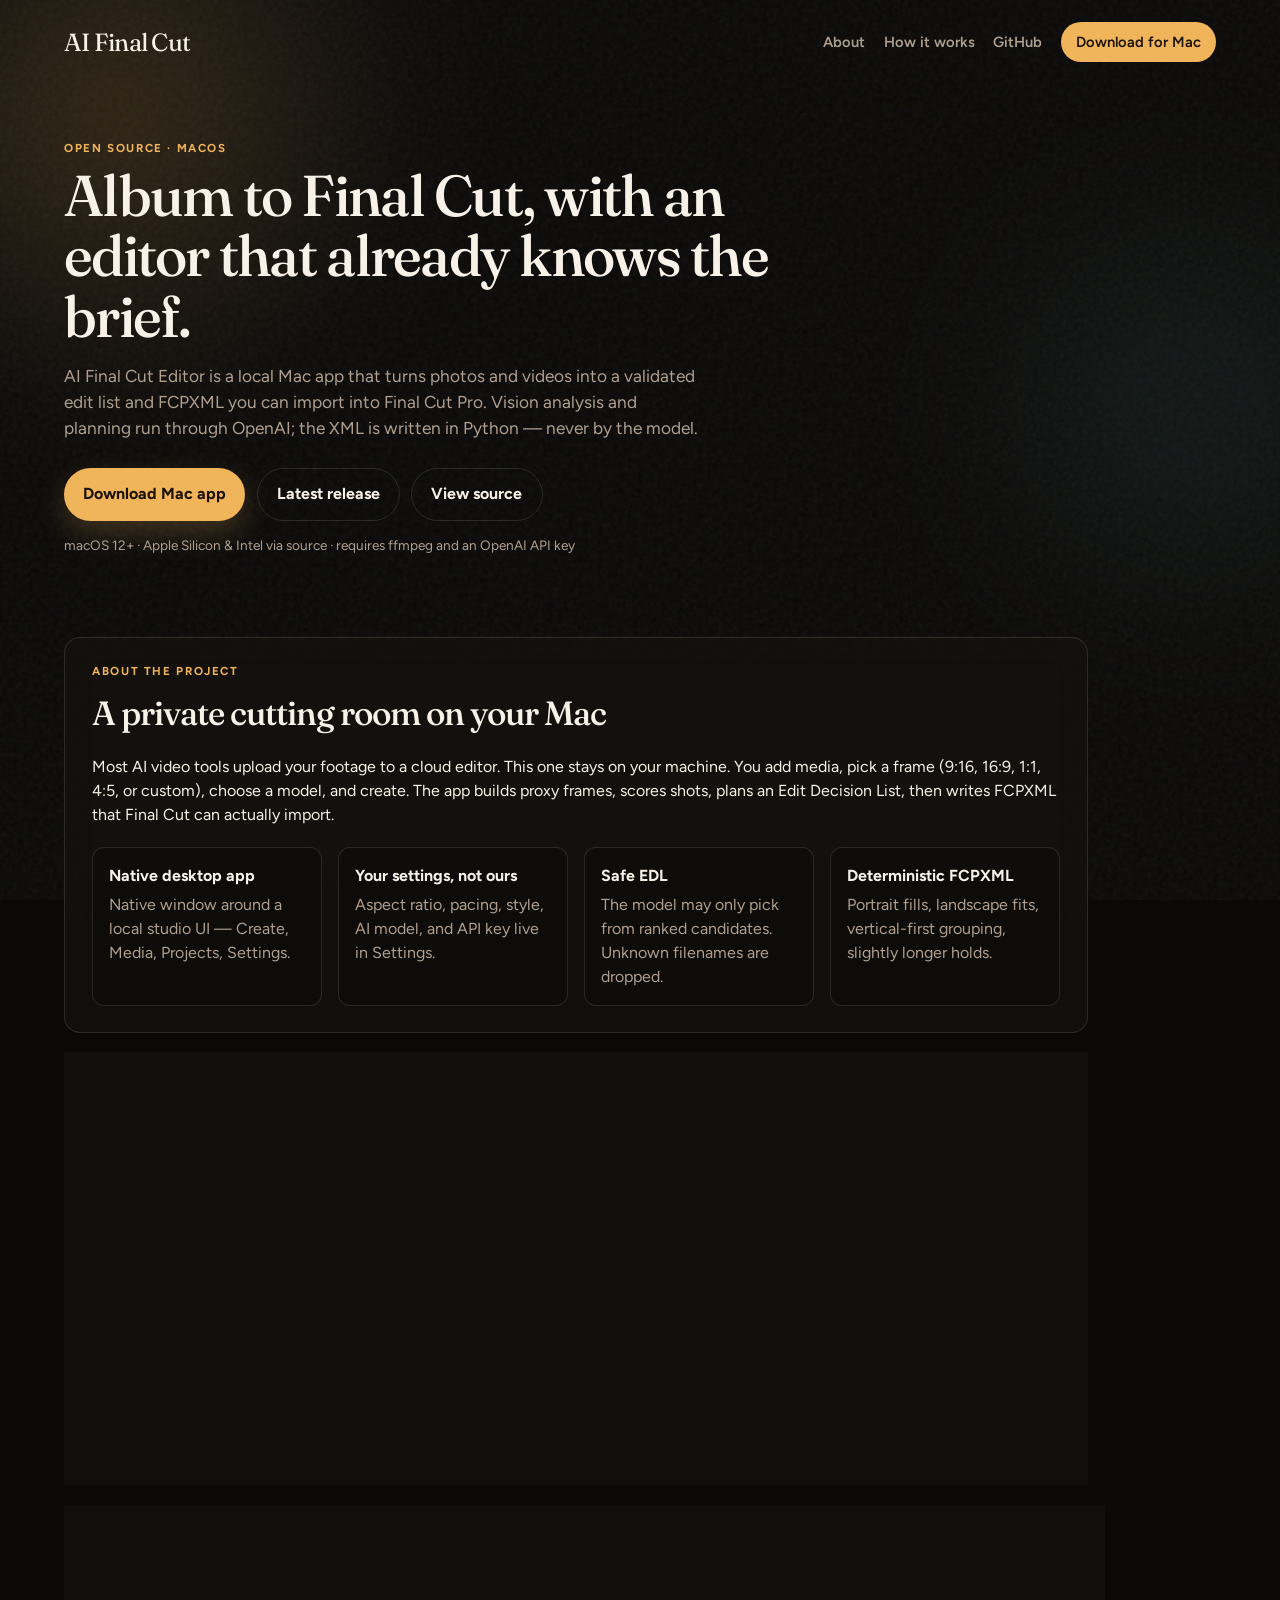
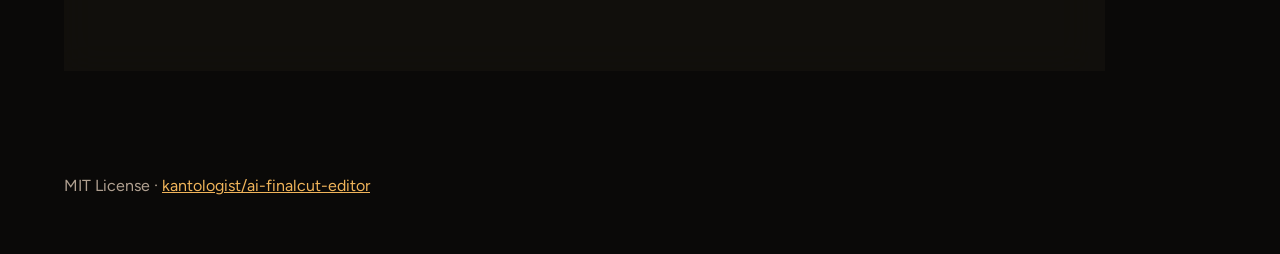
==== docs/index.html @ 5189ce97 "Initial commit" ====
<!DOCTYPE html>
<html lang="en">
<head>
  <meta charset="utf-8" />
  <meta name="viewport" content="width=device-width, initial-scale=1" />
  <title>AI Final Cut Editor</title>
  <meta name="description" content="Open-source AI assistant editor for Final Cut Pro. Turn a photo and video album into a vertical-first EDL and FCPXML on your Mac." />
  <link rel="preconnect" href="https://fonts.googleapis.com" />
  <link rel="preconnect" href="https://fonts.gstatic.com" crossorigin />
  <link href="https://fonts.googleapis.com/css2?family=Fraunces:opsz,wght@9..144,500;9..144,600&family=Figtree:wght@400;500;600;700&display=swap" rel="stylesheet" />
  <link rel="stylesheet" href="styles.css" />
</head>
<body>
  <div class="atmosphere" aria-hidden="true">
    <div class="orb orb-a"></div>
    <div class="orb orb-b"></div>
    <div class="grain"></div>
  </div>

  <header class="top">
    <p class="wordmark">AI Final Cut</p>
    <nav>
      <a href="#about">About</a>
      <a href="#how">How it works</a>
      <a href="https://github.com/kantologist/ai-finalcut-editor">GitHub</a>
      <a class="nav-cta" href="https://github.com/kantologist/ai-finalcut-editor/releases/latest/download/AI-Final-Cut-Editor.dmg">Download for Mac</a>
    </nav>
  </header>

  <main>
    <section class="hero">
      <p class="eyebrow">Open source · macOS</p>
      <h1>Album to Final Cut, with an editor that already knows the brief.</h1>
      <p class="lede">
        AI Final Cut Editor is a local Mac app that turns photos and videos into a
        validated edit list and FCPXML you can import into Final Cut Pro.
        Vision analysis and planning run through OpenAI; the XML is written in Python — never by the model.
      </p>
      <div class="cta-row">
        <a class="btn primary" href="https://github.com/kantologist/ai-finalcut-editor/releases/latest/download/AI-Final-Cut-Editor.dmg">
          Download Mac app
        </a>
        <a class="btn ghost" href="https://github.com/kantologist/ai-finalcut-editor/releases/latest">
          Latest release
        </a>
        <a class="btn ghost" href="https://github.com/kantologist/ai-finalcut-editor">
          View source
        </a>
      </div>
      <p class="fine">macOS 12+ · Apple Silicon &amp; Intel via source · requires ffmpeg and an OpenAI API key</p>
    </section>

    <section id="about" class="panel">
      <p class="eyebrow">About the project</p>
      <h2>A private cutting room on your Mac</h2>
      <p>
        Most AI video tools upload your footage to a cloud editor. This one stays on your machine.
        You add media, pick a frame (9:16, 16:9, 1:1, 4:5, or custom), choose a model, and create.
        The app builds proxy frames, scores shots, plans an Edit Decision List, then writes FCPXML
        that Final Cut can actually import.
      </p>
      <ul class="features">
        <li>
          <strong>Native desktop app</strong>
          Native window around a local studio UI — Create, Media, Projects, Settings.
        </li>
        <li>
          <strong>Your settings, not ours</strong>
          Aspect ratio, pacing, style, AI model, and API key live in Settings.
        </li>
        <li>
          <strong>Safe EDL</strong>
          The model may only pick from ranked candidates. Unknown filenames are dropped.
        </li>
        <li>
          <strong>Deterministic FCPXML</strong>
          Portrait fills, landscape fits, vertical-first grouping, slightly longer holds.
        </li>
      </ul>
    </section>

    <section id="how" class="panel">
      <p class="eyebrow">Pipeline</p>
      <h2>From folder to timeline</h2>
      <ol class="steps">
        <li><span>01</span> Inspect the album and index every clip</li>
        <li><span>02</span> Sample proxy frames for vision</li>
        <li><span>03</span> Analyze scenes and rank candidate shots</li>
        <li><span>04</span> Plan a validated EDL with the model you chose</li>
        <li><span>05</span> Export FCPXML for Final Cut Pro</li>
      </ol>
      <p class="lede tight">
        Failed jobs can retry from the last completed step instead of starting over.
        Revise with a sentence: “longer holds, end on the ocean.”
      </p>
    </section>

    <section class="panel download-band">
      <div>
        <h2>Get the Mac app</h2>
        <p>Download the latest DMG from GitHub Releases. First open may need Right-click → Open until the app is signed.</p>
      </div>
      <a class="btn primary" href="https://github.com/kantologist/ai-finalcut-editor/releases/latest/download/AI-Final-Cut-Editor.dmg">
        Download AI-Final-Cut-Editor.dmg
      </a>
    </section>
  </main>

  <footer>
    <p>MIT License · <a href="https://github.com/kantologist/ai-finalcut-editor">kantologist/ai-finalcut-editor</a></p>
  </footer>
</body>
</html>
---- docs/styles.css ----
:root {
  --bg: #0a0908;
  --ink: #f7f1e8;
  --muted: #b0a090;
  --accent: #f0b45a;
  --accent-ink: #1a1208;
  --line: rgba(247, 241, 232, 0.12);
  --font-display: "Fraunces", Georgia, serif;
  --font-body: "Figtree", system-ui, sans-serif;
}

* { box-sizing: border-box; }

html, body {
  margin: 0;
  min-height: 100%;
}

body {
  color: var(--ink);
  font-family: var(--font-body);
  background: var(--bg);
  line-height: 1.5;
}

.atmosphere {
  position: fixed;
  inset: 0;
  pointer-events: none;
  overflow: hidden;
  z-index: 0;
}

.orb {
  position: absolute;
  border-radius: 50%;
  filter: blur(80px);
  opacity: 0.55;
}

.orb-a {
  width: 46vw;
  height: 46vw;
  left: -14%;
  top: -20%;
  background: radial-gradient(circle, rgba(240, 180, 90, 0.38), transparent 70%);
}

.orb-b {
  width: 38vw;
  height: 38vw;
  right: -12%;
  top: 18%;
  background: radial-gradient(circle, rgba(90, 150, 140, 0.28), transparent 70%);
}

.grain {
  position: absolute;
  inset: 0;
  opacity: 0.06;
  background-image: url("data:image/svg+xml,%3Csvg viewBox='0 0 200 200' xmlns='http://www.w3.org/2000/svg'%3E%3Cfilter id='n'%3E%3CfeTurbulence type='fractalNoise' baseFrequency='0.9' numOctaves='3' stitchTiles='stitch'/%3E%3C/filter%3E%3Crect width='100%25' height='100%25' filter='url(%23n)'/%3E%3C/svg%3E");
  mix-blend-mode: overlay;
}

.top, main, footer {
  position: relative;
  z-index: 1;
}

.top {
  display: flex;
  flex-wrap: wrap;
  align-items: center;
  justify-content: space-between;
  gap: 1rem;
  padding: 1.4rem clamp(1.25rem, 5vw, 4rem);
}

.wordmark {
  margin: 0;
  font-family: var(--font-display);
  font-size: 1.55rem;
  letter-spacing: -0.03em;
}

nav {
  display: flex;
  flex-wrap: wrap;
  gap: 0.85rem 1.15rem;
  align-items: center;
}

nav a {
  color: var(--muted);
  text-decoration: none;
  font-weight: 600;
  font-size: 0.92rem;
}

nav a:hover { color: var(--ink); }

.nav-cta {
  color: var(--accent-ink) !important;
  background: var(--accent);
  padding: 0.55rem 0.95rem;
  border-radius: 999px;
}

main {
  padding: 1rem clamp(1.25rem, 5vw, 4rem) 4rem;
  max-width: 72rem;
}

.hero {
  max-width: 44rem;
  padding: 2.5rem 0 3rem;
}

.eyebrow {
  margin: 0 0 0.5rem;
  letter-spacing: 0.14em;
  text-transform: uppercase;
  font-size: 0.72rem;
  font-weight: 700;
  color: var(--accent);
}

h1, h2 {
  font-family: var(--font-display);
  font-weight: 500;
  letter-spacing: -0.03em;
  margin: 0 0 0.85rem;
}

h1 { font-size: clamp(2.3rem, 5vw, 3.6rem); line-height: 1.05; }
h2 { font-size: clamp(1.6rem, 3vw, 2.1rem); }

.lede {
  color: var(--muted);
  font-size: 1.08rem;
  max-width: 40rem;
}

.lede.tight { margin-bottom: 0; }

.cta-row {
  display: flex;
  flex-wrap: wrap;
  gap: 0.7rem;
  margin: 1.6rem 0 0.85rem;
}

.btn {
  display: inline-flex;
  align-items: center;
  text-decoration: none;
  font-weight: 700;
  padding: 0.85rem 1.2rem;
  border-radius: 999px;
}

.btn.primary {
  background: var(--accent);
  color: var(--accent-ink);
  box-shadow: 0 12px 30px rgba(240, 180, 90, 0.22);
}

.btn.ghost {
  border: 1px solid var(--line);
  color: var(--ink);
}

.fine {
  color: var(--muted);
  font-size: 0.85rem;
}

.panel {
  margin-top: 1.25rem;
  padding: 1.6rem 1.7rem;
  border: 1px solid var(--line);
  background: rgba(22, 18, 14, 0.72);
  backdrop-filter: blur(16px);
  border-radius: 16px;
}

.features {
  list-style: none;
  padding: 0;
  margin: 1.25rem 0 0;
  display: grid;
  grid-template-columns: repeat(auto-fit, minmax(14rem, 1fr));
  gap: 1rem;
}

.features li {
  padding: 1rem;
  border: 1px solid var(--line);
  border-radius: 12px;
  background: rgba(0, 0, 0, 0.22);
  color: var(--muted);
}

.features strong {
  display: block;
  color: var(--ink);
  margin-bottom: 0.35rem;
}

.steps {
  list-style: none;
  padding: 0;
  margin: 1rem 0 1.1rem;
}

.steps li {
  display: flex;
  gap: 0.85rem;
  align-items: baseline;
  padding: 0.55rem 0;
  border-bottom: 1px solid var(--line);
}

.steps span {
  font-family: var(--font-display);
  color: var(--accent);
  min-width: 2rem;
}

.download-band {
  display: flex;
  flex-wrap: wrap;
  justify-content: space-between;
  gap: 1.25rem;
  align-items: center;
}

.download-band p {
  margin: 0;
  color: var(--muted);
  max-width: 32rem;
}

footer {
  padding: 1.5rem clamp(1.25rem, 5vw, 4rem) 2.5rem;
  color: var(--muted);
}

footer a { color: var(--accent); }
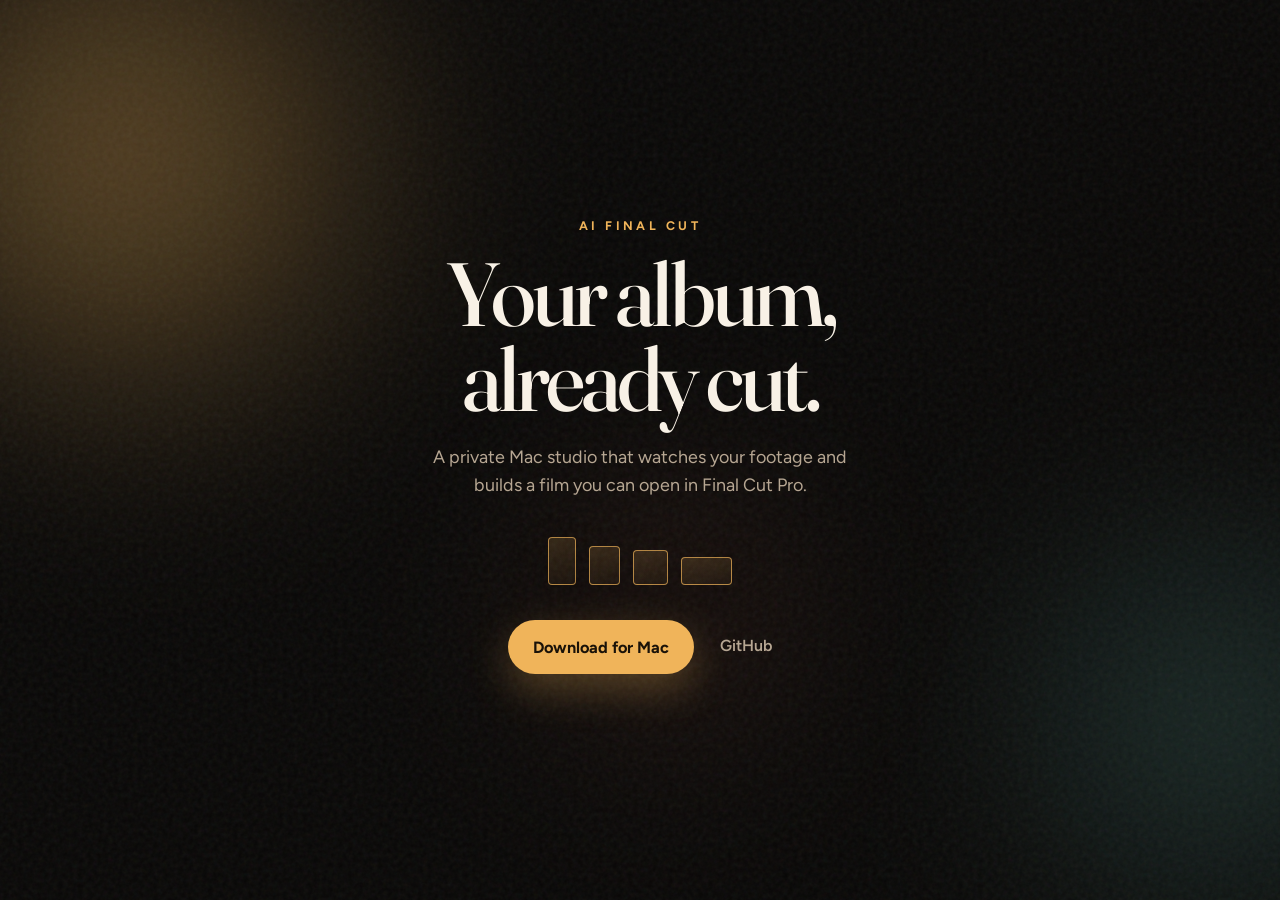
==== commit 8027ec6b: "Feat: about page update" ====
--- a/docs/index.html
+++ b/docs/index.html
@@ -3,111 +3,39 @@
 <head>
   <meta charset="utf-8" />
   <meta name="viewport" content="width=device-width, initial-scale=1" />
-  <title>AI Final Cut Editor</title>
-  <meta name="description" content="Open-source AI assistant editor for Final Cut Pro. Turn a photo and video album into a vertical-first EDL and FCPXML on your Mac." />
+  <title>AI Final Cut</title>
+  <meta name="description" content="A Mac app that turns your photos and videos into a film for Final Cut Pro." />
   <link rel="preconnect" href="https://fonts.googleapis.com" />
   <link rel="preconnect" href="https://fonts.gstatic.com" crossorigin />
-  <link href="https://fonts.googleapis.com/css2?family=Fraunces:opsz,wght@9..144,500;9..144,600&family=Figtree:wght@400;500;600;700&display=swap" rel="stylesheet" />
+  <link href="https://fonts.googleapis.com/css2?family=Fraunces:opsz,wght@9..144,480;9..144,600&family=Figtree:wght@400;500;600;700&display=swap" rel="stylesheet" />
   <link rel="stylesheet" href="styles.css" />
 </head>
 <body>
   <div class="atmosphere" aria-hidden="true">
     <div class="orb orb-a"></div>
     <div class="orb orb-b"></div>
+    <div class="orb orb-c"></div>
     <div class="grain"></div>
   </div>
 
-  <header class="top">
-    <p class="wordmark">AI Final Cut</p>
-    <nav>
-      <a href="#about">About</a>
-      <a href="#how">How it works</a>
-      <a href="https://github.com/kantologist/ai-finalcut-editor">GitHub</a>
-      <a class="nav-cta" href="https://github.com/kantologist/ai-finalcut-editor/releases/latest/download/AI-Final-Cut-Editor.dmg">Download for Mac</a>
-    </nav>
-  </header>
+  <main class="stage">
+    <p class="mark">AI Final Cut</p>
+    <h1>Your album,<br>already cut.</h1>
+    <p class="line">A private Mac studio that watches your footage and builds a film you can open in Final Cut Pro.</p>
 
-  <main>
-    <section class="hero">
-      <p class="eyebrow">Open source · macOS</p>
-      <h1>Album to Final Cut, with an editor that already knows the brief.</h1>
-      <p class="lede">
-        AI Final Cut Editor is a local Mac app that turns photos and videos into a
-        validated edit list and FCPXML you can import into Final Cut Pro.
-        Vision analysis and planning run through OpenAI; the XML is written in Python — never by the model.
-      </p>
-      <div class="cta-row">
-        <a class="btn primary" href="https://github.com/kantologist/ai-finalcut-editor/releases/latest/download/AI-Final-Cut-Editor.dmg">
-          Download Mac app
-        </a>
-        <a class="btn ghost" href="https://github.com/kantologist/ai-finalcut-editor/releases/latest">
-          Latest release
-        </a>
-        <a class="btn ghost" href="https://github.com/kantologist/ai-finalcut-editor">
-          View source
-        </a>
-      </div>
-      <p class="fine">macOS 12+ · Apple Silicon &amp; Intel via source · requires ffmpeg and an OpenAI API key</p>
-    </section>
+    <div class="frames" aria-hidden="true">
+      <span class="frame f916"></span>
+      <span class="frame f45"></span>
+      <span class="frame f11"></span>
+      <span class="frame f169"></span>
+    </div>
 
-    <section id="about" class="panel">
-      <p class="eyebrow">About the project</p>
-      <h2>A private cutting room on your Mac</h2>
-      <p>
-        Most AI video tools upload your footage to a cloud editor. This one stays on your machine.
-        You add media, pick a frame (9:16, 16:9, 1:1, 4:5, or custom), choose a model, and create.
-        The app builds proxy frames, scores shots, plans an Edit Decision List, then writes FCPXML
-        that Final Cut can actually import.
-      </p>
-      <ul class="features">
-        <li>
-          <strong>Native desktop app</strong>
-          Native window around a local studio UI — Create, Media, Projects, Settings.
-        </li>
-        <li>
-          <strong>Your settings, not ours</strong>
-          Aspect ratio, pacing, style, AI model, and API key live in Settings.
-        </li>
-        <li>
-          <strong>Safe EDL</strong>
-          The model may only pick from ranked candidates. Unknown filenames are dropped.
-        </li>
-        <li>
-          <strong>Deterministic FCPXML</strong>
-          Portrait fills, landscape fits, vertical-first grouping, slightly longer holds.
-        </li>
-      </ul>
-    </section>
-
-    <section id="how" class="panel">
-      <p class="eyebrow">Pipeline</p>
-      <h2>From folder to timeline</h2>
-      <ol class="steps">
-        <li><span>01</span> Inspect the album and index every clip</li>
-        <li><span>02</span> Sample proxy frames for vision</li>
-        <li><span>03</span> Analyze scenes and rank candidate shots</li>
-        <li><span>04</span> Plan a validated EDL with the model you chose</li>
-        <li><span>05</span> Export FCPXML for Final Cut Pro</li>
-      </ol>
-      <p class="lede tight">
-        Failed jobs can retry from the last completed step instead of starting over.
-        Revise with a sentence: “longer holds, end on the ocean.”
-      </p>
-    </section>
-
-    <section class="panel download-band">
-      <div>
-        <h2>Get the Mac app</h2>
-        <p>Download the latest DMG from GitHub Releases. First open may need Right-click → Open until the app is signed.</p>
-      </div>
-      <a class="btn primary" href="https://github.com/kantologist/ai-finalcut-editor/releases/latest/download/AI-Final-Cut-Editor.dmg">
-        Download AI-Final-Cut-Editor.dmg
+    <div class="actions">
+      <a class="download" href="https://github.com/kantologist/ai-finalcut-editor/releases/latest/download/AI-Final-Cut-Editor.dmg">
+        Download for Mac
       </a>
-    </section>
+      <a class="github" href="https://github.com/kantologist/ai-finalcut-editor">GitHub</a>
+    </div>
   </main>
-
-  <footer>
-    <p>MIT License · <a href="https://github.com/kantologist/ai-finalcut-editor">kantologist/ai-finalcut-editor</a></p>
-  </footer>
 </body>
 </html>
--- a/docs/styles.css
+++ b/docs/styles.css
@@ -1,10 +1,9 @@
 :root {
-  --bg: #0a0908;
-  --ink: #f7f1e8;
-  --muted: #b0a090;
+  --bg: #080706;
+  --ink: #f8f1e6;
+  --muted: #b7a793;
   --accent: #f0b45a;
   --accent-ink: #1a1208;
-  --line: rgba(247, 241, 232, 0.12);
   --font-display: "Fraunces", Georgia, serif;
   --font-body: "Figtree", system-ui, sans-serif;
 }
@@ -17,233 +16,177 @@
 }
 
 body {
+  min-height: 100vh;
   color: var(--ink);
   font-family: var(--font-body);
   background: var(--bg);
-  line-height: 1.5;
+  display: grid;
+  place-items: center;
+  overflow: hidden;
 }
 
 .atmosphere {
   position: fixed;
   inset: 0;
   pointer-events: none;
-  overflow: hidden;
   z-index: 0;
 }
 
 .orb {
   position: absolute;
   border-radius: 50%;
-  filter: blur(80px);
-  opacity: 0.55;
+  filter: blur(90px);
+  animation: drift 16s ease-in-out infinite alternate;
 }
 
 .orb-a {
-  width: 46vw;
-  height: 46vw;
-  left: -14%;
-  top: -20%;
-  background: radial-gradient(circle, rgba(240, 180, 90, 0.38), transparent 70%);
+  width: 55vw;
+  height: 55vw;
+  left: -18%;
+  top: -22%;
+  background: radial-gradient(circle, rgba(240, 180, 90, 0.42), transparent 68%);
 }
 
 .orb-b {
-  width: 38vw;
-  height: 38vw;
-  right: -12%;
-  top: 18%;
-  background: radial-gradient(circle, rgba(90, 150, 140, 0.28), transparent 70%);
+  width: 42vw;
+  height: 42vw;
+  right: -16%;
+  bottom: -10%;
+  background: radial-gradient(circle, rgba(78, 140, 132, 0.32), transparent 70%);
+  animation-delay: -7s;
+}
+
+.orb-c {
+  width: 28vw;
+  height: 28vw;
+  left: 38%;
+  top: 48%;
+  background: radial-gradient(circle, rgba(232, 120, 90, 0.14), transparent 70%);
+  animation-delay: -3s;
 }
 
 .grain {
   position: absolute;
   inset: 0;
-  opacity: 0.06;
+  opacity: 0.07;
+  mix-blend-mode: overlay;
   background-image: url("data:image/svg+xml,%3Csvg viewBox='0 0 200 200' xmlns='http://www.w3.org/2000/svg'%3E%3Cfilter id='n'%3E%3CfeTurbulence type='fractalNoise' baseFrequency='0.9' numOctaves='3' stitchTiles='stitch'/%3E%3C/filter%3E%3Crect width='100%25' height='100%25' filter='url(%23n)'/%3E%3C/svg%3E");
-  mix-blend-mode: overlay;
 }
 
-.top, main, footer {
+.stage {
   position: relative;
   z-index: 1;
+  width: min(42rem, calc(100vw - 2.5rem));
+  text-align: center;
+  padding: 3.5rem 0 4rem;
+  animation: rise 1s cubic-bezier(0.22, 1, 0.36, 1) both;
 }
 
-.top {
+.mark {
+  margin: 0 0 1.1rem;
+  font-size: 0.78rem;
+  letter-spacing: 0.28em;
+  text-transform: uppercase;
+  color: var(--accent);
+  font-weight: 700;
+}
+
+h1 {
+  margin: 0;
+  font-family: var(--font-display);
+  font-weight: 480;
+  font-size: clamp(3.2rem, 9vw, 5.6rem);
+  letter-spacing: -0.045em;
+  line-height: 0.95;
+}
+
+.line {
+  margin: 1.35rem auto 0;
+  max-width: 28rem;
+  color: var(--muted);
+  font-size: 1.12rem;
+  line-height: 1.55;
+}
+
+.frames {
+  display: flex;
+  align-items: end;
+  justify-content: center;
+  gap: 0.85rem;
+  margin: 2.4rem 0 2.2rem;
+}
+
+.frame {
+  display: block;
+  border: 1.5px solid rgba(240, 180, 90, 0.7);
+  border-radius: 4px;
+  background: linear-gradient(165deg, rgba(240, 180, 90, 0.16), rgba(240, 180, 90, 0.04));
+  box-shadow: 0 18px 40px rgba(0, 0, 0, 0.28);
+}
+
+.f916 { width: 1.7rem; height: 3rem; }
+.f45  { width: 1.9rem; height: 2.4rem; }
+.f11  { width: 2.15rem; height: 2.15rem; }
+.f169 { width: 3.15rem; height: 1.75rem; }
+
+.actions {
   display: flex;
   flex-wrap: wrap;
+  justify-content: center;
   align-items: center;
-  justify-content: space-between;
-  gap: 1rem;
-  padding: 1.4rem clamp(1.25rem, 5vw, 4rem);
+  gap: 1.1rem 1.6rem;
 }
 
-.wordmark {
-  margin: 0;
-  font-family: var(--font-display);
-  font-size: 1.55rem;
-  letter-spacing: -0.03em;
-}
-
-nav {
-  display: flex;
-  flex-wrap: wrap;
-  gap: 0.85rem 1.15rem;
-  align-items: center;
-}
-
-nav a {
-  color: var(--muted);
-  text-decoration: none;
-  font-weight: 600;
-  font-size: 0.92rem;
-}
-
-nav a:hover { color: var(--ink); }
-
-.nav-cta {
-  color: var(--accent-ink) !important;
-  background: var(--accent);
-  padding: 0.55rem 0.95rem;
-  border-radius: 999px;
-}
-
-main {
-  padding: 1rem clamp(1.25rem, 5vw, 4rem) 4rem;
-  max-width: 72rem;
-}
-
-.hero {
-  max-width: 44rem;
-  padding: 2.5rem 0 3rem;
-}
-
-.eyebrow {
-  margin: 0 0 0.5rem;
-  letter-spacing: 0.14em;
-  text-transform: uppercase;
-  font-size: 0.72rem;
-  font-weight: 700;
-  color: var(--accent);
-}
-
-h1, h2 {
-  font-family: var(--font-display);
-  font-weight: 500;
-  letter-spacing: -0.03em;
-  margin: 0 0 0.85rem;
-}
-
-h1 { font-size: clamp(2.3rem, 5vw, 3.6rem); line-height: 1.05; }
-h2 { font-size: clamp(1.6rem, 3vw, 2.1rem); }
-
-.lede {
-  color: var(--muted);
-  font-size: 1.08rem;
-  max-width: 40rem;
-}
-
-.lede.tight { margin-bottom: 0; }
-
-.cta-row {
-  display: flex;
-  flex-wrap: wrap;
-  gap: 0.7rem;
-  margin: 1.6rem 0 0.85rem;
-}
-
-.btn {
+.download {
   display: inline-flex;
   align-items: center;
   text-decoration: none;
   font-weight: 700;
-  padding: 0.85rem 1.2rem;
+  font-size: 1.02rem;
+  color: var(--accent-ink);
+  background: var(--accent);
+  padding: 1.05rem 1.55rem;
   border-radius: 999px;
+  box-shadow: 0 16px 40px rgba(240, 180, 90, 0.28);
+  transition: transform 0.25s cubic-bezier(0.22, 1, 0.36, 1), filter 0.25s ease;
 }
 
-.btn.primary {
-  background: var(--accent);
-  color: var(--accent-ink);
-  box-shadow: 0 12px 30px rgba(240, 180, 90, 0.22);
+.download:hover {
+  transform: translateY(-3px);
+  filter: brightness(1.05);
 }
 
-.btn.ghost {
-  border: 1px solid var(--line);
-  color: var(--ink);
+.github {
+  color: var(--muted);
+  font-weight: 600;
+  text-decoration: none;
+  border-bottom: 1px solid transparent;
+  padding-bottom: 0.12rem;
+  transition: color 0.2s ease, border-color 0.2s ease;
 }
 
-.fine {
-  color: var(--muted);
-  font-size: 0.85rem;
+.github:hover {
+  color: var(--ink);
+  border-bottom-color: var(--accent);
 }
 
-.panel {
-  margin-top: 1.25rem;
-  padding: 1.6rem 1.7rem;
-  border: 1px solid var(--line);
-  background: rgba(22, 18, 14, 0.72);
-  backdrop-filter: blur(16px);
-  border-radius: 16px;
+@keyframes rise {
+  from {
+    opacity: 0;
+    transform: translateY(18px);
+  }
+  to {
+    opacity: 1;
+    transform: translateY(0);
+  }
 }
 
-.features {
-  list-style: none;
-  padding: 0;
-  margin: 1.25rem 0 0;
-  display: grid;
-  grid-template-columns: repeat(auto-fit, minmax(14rem, 1fr));
-  gap: 1rem;
+@keyframes drift {
+  from { transform: translate3d(0, 0, 0) scale(1); }
+  to { transform: translate3d(5%, 7%, 0) scale(1.08); }
 }
 
-.features li {
-  padding: 1rem;
-  border: 1px solid var(--line);
-  border-radius: 12px;
-  background: rgba(0, 0, 0, 0.22);
-  color: var(--muted);
+@media (max-width: 560px) {
+  body { overflow: auto; }
+  h1 { font-size: 3rem; }
 }
-
-.features strong {
-  display: block;
-  color: var(--ink);
-  margin-bottom: 0.35rem;
-}
-
-.steps {
-  list-style: none;
-  padding: 0;
-  margin: 1rem 0 1.1rem;
-}
-
-.steps li {
-  display: flex;
-  gap: 0.85rem;
-  align-items: baseline;
-  padding: 0.55rem 0;
-  border-bottom: 1px solid var(--line);
-}
-
-.steps span {
-  font-family: var(--font-display);
-  color: var(--accent);
-  min-width: 2rem;
-}
-
-.download-band {
-  display: flex;
-  flex-wrap: wrap;
-  justify-content: space-between;
-  gap: 1.25rem;
-  align-items: center;
-}
-
-.download-band p {
-  margin: 0;
-  color: var(--muted);
-  max-width: 32rem;
-}
-
-footer {
-  padding: 1.5rem clamp(1.25rem, 5vw, 4rem) 2.5rem;
-  color: var(--muted);
-}
-
-footer a { color: var(--accent); }
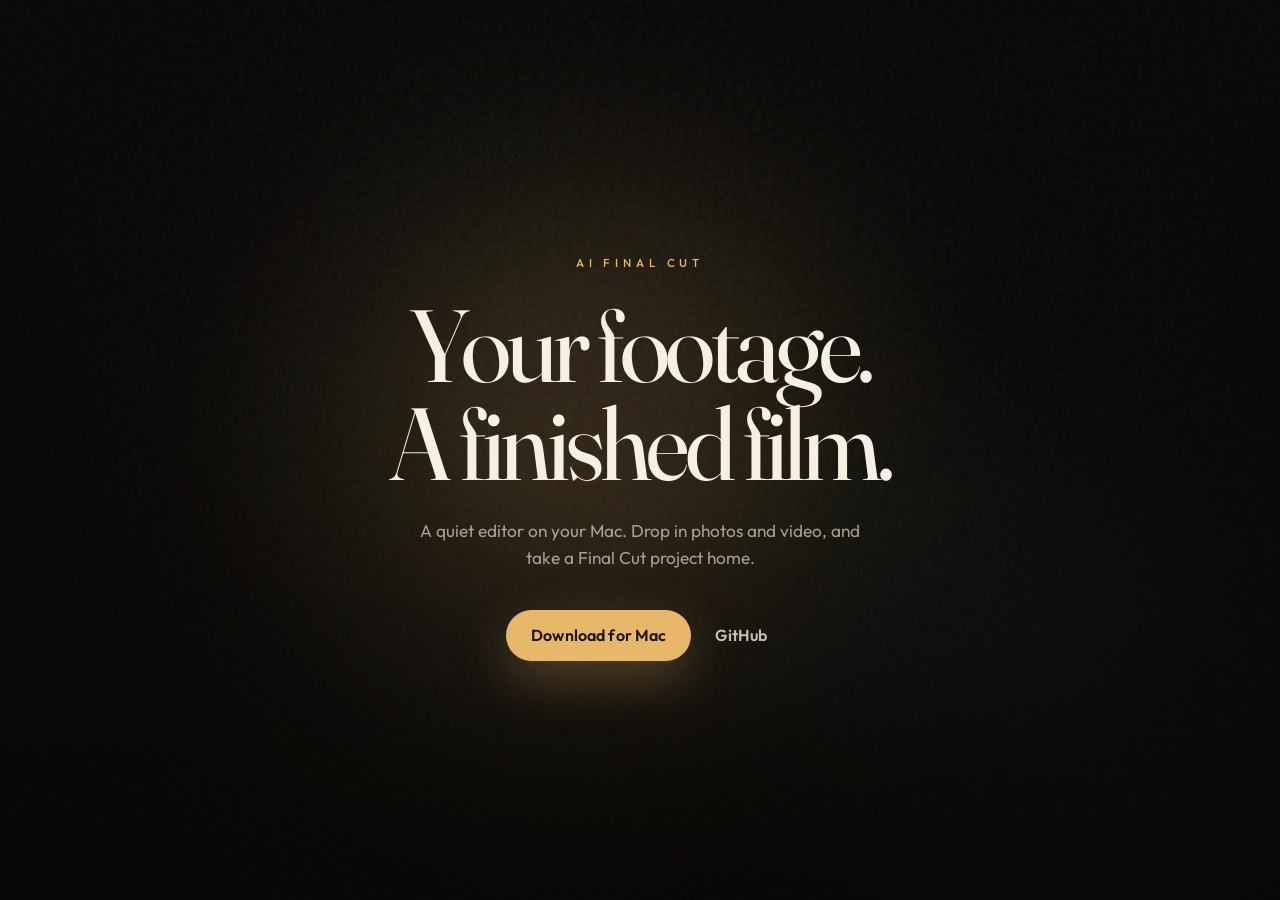
==== commit 20d1d48b: "Fix: about page update" ====
--- a/docs/index.html
+++ b/docs/index.html
@@ -4,37 +4,37 @@
   <meta charset="utf-8" />
   <meta name="viewport" content="width=device-width, initial-scale=1" />
   <title>AI Final Cut</title>
-  <meta name="description" content="A Mac app that turns your photos and videos into a film for Final Cut Pro." />
+  <meta name="description" content="A private cutting room on your Mac. Turn an album into a film for Final Cut Pro." />
   <link rel="preconnect" href="https://fonts.googleapis.com" />
   <link rel="preconnect" href="https://fonts.gstatic.com" crossorigin />
-  <link href="https://fonts.googleapis.com/css2?family=Fraunces:opsz,wght@9..144,480;9..144,600&family=Figtree:wght@400;500;600;700&display=swap" rel="stylesheet" />
+  <link href="https://fonts.googleapis.com/css2?family=Fraunces:ital,opsz,wght@0,9..144,400;0,9..144,560;1,9..144,400&family=Outfit:wght@400;500;600&display=swap" rel="stylesheet" />
   <link rel="stylesheet" href="styles.css" />
 </head>
 <body>
-  <div class="atmosphere" aria-hidden="true">
-    <div class="orb orb-a"></div>
-    <div class="orb orb-b"></div>
-    <div class="orb orb-c"></div>
+  <div class="stage" aria-hidden="true">
+    <div class="wash wash-gold"></div>
+    <div class="wash wash-teal"></div>
+    <div class="vignette"></div>
     <div class="grain"></div>
   </div>
 
-  <main class="stage">
+  <main class="frame">
     <p class="mark">AI Final Cut</p>
-    <h1>Your album,<br>already cut.</h1>
-    <p class="line">A private Mac studio that watches your footage and builds a film you can open in Final Cut Pro.</p>
-
-    <div class="frames" aria-hidden="true">
-      <span class="frame f916"></span>
-      <span class="frame f45"></span>
-      <span class="frame f11"></span>
-      <span class="frame f169"></span>
-    </div>
-
+    <h1>
+      Your footage.<br />
+      A finished film.
+    </h1>
+    <p class="line">
+      A quiet editor on your Mac. Drop in photos and video,
+      and take a Final Cut project home.
+    </p>
     <div class="actions">
       <a class="download" href="https://github.com/kantologist/ai-finalcut-editor/releases/latest/download/AI-Final-Cut-Editor.dmg">
         Download for Mac
       </a>
-      <a class="github" href="https://github.com/kantologist/ai-finalcut-editor">GitHub</a>
+      <a class="github" href="https://github.com/kantologist/ai-finalcut-editor">
+        GitHub
+      </a>
     </div>
   </main>
 </body>
--- a/docs/styles.css
+++ b/docs/styles.css
@@ -1,192 +1,161 @@
 :root {
-  --bg: #080706;
-  --ink: #f8f1e6;
-  --muted: #b7a793;
-  --accent: #f0b45a;
-  --accent-ink: #1a1208;
-  --font-display: "Fraunces", Georgia, serif;
-  --font-body: "Figtree", system-ui, sans-serif;
+  --gold: #e8b86a;
+  --gold-ink: #1c140a;
+  --cream: #f6efe4;
+  --mute: rgba(246, 239, 228, 0.62);
 }
 
 * { box-sizing: border-box; }
 
 html, body {
   margin: 0;
-  min-height: 100%;
+  height: 100%;
 }
 
 body {
-  min-height: 100vh;
-  color: var(--ink);
-  font-family: var(--font-body);
-  background: var(--bg);
-  display: grid;
-  place-items: center;
+  min-height: 100dvh;
+  color: var(--cream);
+  font-family: "Outfit", system-ui, sans-serif;
+  background: #070605;
   overflow: hidden;
 }
 
-.atmosphere {
+.stage {
   position: fixed;
   inset: 0;
   pointer-events: none;
-  z-index: 0;
 }
 
-.orb {
+.wash {
   position: absolute;
   border-radius: 50%;
   filter: blur(90px);
-  animation: drift 16s ease-in-out infinite alternate;
 }
 
-.orb-a {
-  width: 55vw;
-  height: 55vw;
-  left: -18%;
-  top: -22%;
-  background: radial-gradient(circle, rgba(240, 180, 90, 0.42), transparent 68%);
+.wash-gold {
+  width: min(70vw, 52rem);
+  height: min(70vw, 52rem);
+  left: 50%;
+  top: 8%;
+  transform: translateX(-58%);
+  background: radial-gradient(circle, rgba(232, 184, 106, 0.42), transparent 68%);
+  animation: float 16s ease-in-out infinite alternate;
 }
 
-.orb-b {
-  width: 42vw;
-  height: 42vw;
-  right: -16%;
-  bottom: -10%;
-  background: radial-gradient(circle, rgba(78, 140, 132, 0.32), transparent 70%);
-  animation-delay: -7s;
+.wash-teal {
+  width: min(55vw, 40rem);
+  height: min(55vw, 40rem);
+  right: -8%;
+  bottom: -12%;
+  background: radial-gradient(circle, rgba(78, 140, 132, 0.28), transparent 70%);
+  animation: float 20s ease-in-out infinite alternate-reverse;
 }
 
-.orb-c {
-  width: 28vw;
-  height: 28vw;
-  left: 38%;
-  top: 48%;
-  background: radial-gradient(circle, rgba(232, 120, 90, 0.14), transparent 70%);
-  animation-delay: -3s;
+.vignette {
+  position: absolute;
+  inset: 0;
+  background:
+    radial-gradient(ellipse at 50% 42%, transparent 18%, rgba(7, 6, 5, 0.55) 72%),
+    linear-gradient(180deg, rgba(7, 6, 5, 0.15), rgba(7, 6, 5, 0.72));
 }
 
 .grain {
   position: absolute;
   inset: 0;
-  opacity: 0.07;
+  opacity: 0.09;
   mix-blend-mode: overlay;
-  background-image: url("data:image/svg+xml,%3Csvg viewBox='0 0 200 200' xmlns='http://www.w3.org/2000/svg'%3E%3Cfilter id='n'%3E%3CfeTurbulence type='fractalNoise' baseFrequency='0.9' numOctaves='3' stitchTiles='stitch'/%3E%3C/filter%3E%3Crect width='100%25' height='100%25' filter='url(%23n)'/%3E%3C/svg%3E");
+  background-image: url("data:image/svg+xml,%3Csvg viewBox='0 0 180 180' xmlns='http://www.w3.org/2000/svg'%3E%3Cfilter id='n'%3E%3CfeTurbulence type='fractalNoise' baseFrequency='0.85' numOctaves='3' stitchTiles='stitch'/%3E%3C/filter%3E%3Crect width='100%25' height='100%25' filter='url(%23n)'/%3E%3C/svg%3E");
 }
 
-.stage {
+.frame {
   position: relative;
   z-index: 1;
-  width: min(42rem, calc(100vw - 2.5rem));
+  min-height: 100dvh;
+  display: flex;
+  flex-direction: column;
+  align-items: center;
+  justify-content: center;
   text-align: center;
-  padding: 3.5rem 0 4rem;
-  animation: rise 1s cubic-bezier(0.22, 1, 0.36, 1) both;
+  padding: 6rem 1.5rem 5rem;
 }
 
 .mark {
-  margin: 0 0 1.1rem;
-  font-size: 0.78rem;
-  letter-spacing: 0.28em;
+  margin: 0 0 1.6rem;
+  font-size: 0.72rem;
+  letter-spacing: 0.42em;
   text-transform: uppercase;
-  color: var(--accent);
-  font-weight: 700;
+  font-weight: 500;
+  color: var(--gold);
 }
 
 h1 {
   margin: 0;
-  font-family: var(--font-display);
-  font-weight: 480;
-  font-size: clamp(3.2rem, 9vw, 5.6rem);
+  font-family: "Fraunces", Georgia, serif;
+  font-weight: 400;
+  font-size: clamp(3rem, 8.4vw, 6.4rem);
+  line-height: 0.96;
   letter-spacing: -0.045em;
-  line-height: 0.95;
+  text-wrap: balance;
 }
 
 .line {
-  margin: 1.35rem auto 0;
+  margin: 1.6rem 0 0;
   max-width: 28rem;
-  color: var(--muted);
-  font-size: 1.12rem;
+  font-size: 1.08rem;
   line-height: 1.55;
+  color: var(--mute);
+  font-weight: 400;
 }
-
-.frames {
-  display: flex;
-  align-items: end;
-  justify-content: center;
-  gap: 0.85rem;
-  margin: 2.4rem 0 2.2rem;
-}
-
-.frame {
-  display: block;
-  border: 1.5px solid rgba(240, 180, 90, 0.7);
-  border-radius: 4px;
-  background: linear-gradient(165deg, rgba(240, 180, 90, 0.16), rgba(240, 180, 90, 0.04));
-  box-shadow: 0 18px 40px rgba(0, 0, 0, 0.28);
-}
-
-.f916 { width: 1.7rem; height: 3rem; }
-.f45  { width: 1.9rem; height: 2.4rem; }
-.f11  { width: 2.15rem; height: 2.15rem; }
-.f169 { width: 3.15rem; height: 1.75rem; }
 
 .actions {
   display: flex;
   flex-wrap: wrap;
+  gap: 0.85rem 1.1rem;
   justify-content: center;
   align-items: center;
-  gap: 1.1rem 1.6rem;
+  margin-top: 2.4rem;
+}
+
+.download,
+.github {
+  text-decoration: none;
+  font-weight: 600;
+  letter-spacing: 0.01em;
+  transition: transform 0.35s cubic-bezier(0.22, 1, 0.36, 1), filter 0.35s ease, opacity 0.2s ease;
 }
 
 .download {
-  display: inline-flex;
-  align-items: center;
-  text-decoration: none;
-  font-weight: 700;
-  font-size: 1.02rem;
-  color: var(--accent-ink);
-  background: var(--accent);
-  padding: 1.05rem 1.55rem;
+  color: var(--gold-ink);
+  background: var(--gold);
+  padding: 0.95rem 1.55rem;
   border-radius: 999px;
-  box-shadow: 0 16px 40px rgba(240, 180, 90, 0.28);
-  transition: transform 0.25s cubic-bezier(0.22, 1, 0.36, 1), filter 0.25s ease;
+  box-shadow: 0 18px 50px rgba(232, 184, 106, 0.28);
 }
 
 .download:hover {
-  transform: translateY(-3px);
+  transform: translateY(-2px);
   filter: brightness(1.05);
 }
 
 .github {
-  color: var(--muted);
-  font-weight: 600;
-  text-decoration: none;
+  color: var(--cream);
+  padding: 0.95rem 0.4rem;
+  opacity: 0.78;
   border-bottom: 1px solid transparent;
-  padding-bottom: 0.12rem;
-  transition: color 0.2s ease, border-color 0.2s ease;
 }
 
 .github:hover {
-  color: var(--ink);
-  border-bottom-color: var(--accent);
+  opacity: 1;
+  border-bottom-color: rgba(246, 239, 228, 0.35);
 }
 
-@keyframes rise {
-  from {
-    opacity: 0;
-    transform: translateY(18px);
-  }
-  to {
-    opacity: 1;
-    transform: translateY(0);
-  }
+@keyframes float {
+  from { transform: translate(-58%, 0) scale(1); }
+  to { transform: translate(-50%, 6%) scale(1.08); }
 }
 
-@keyframes drift {
-  from { transform: translate3d(0, 0, 0) scale(1); }
-  to { transform: translate3d(5%, 7%, 0) scale(1.08); }
+@media (max-width: 640px) {
+  body { overflow: auto; }
+  .frame { padding: 4.5rem 1.25rem; }
+  h1 { font-size: clamp(2.6rem, 14vw, 4rem); }
 }
-
-@media (max-width: 560px) {
-  body { overflow: auto; }
-  h1 { font-size: 3rem; }
-}
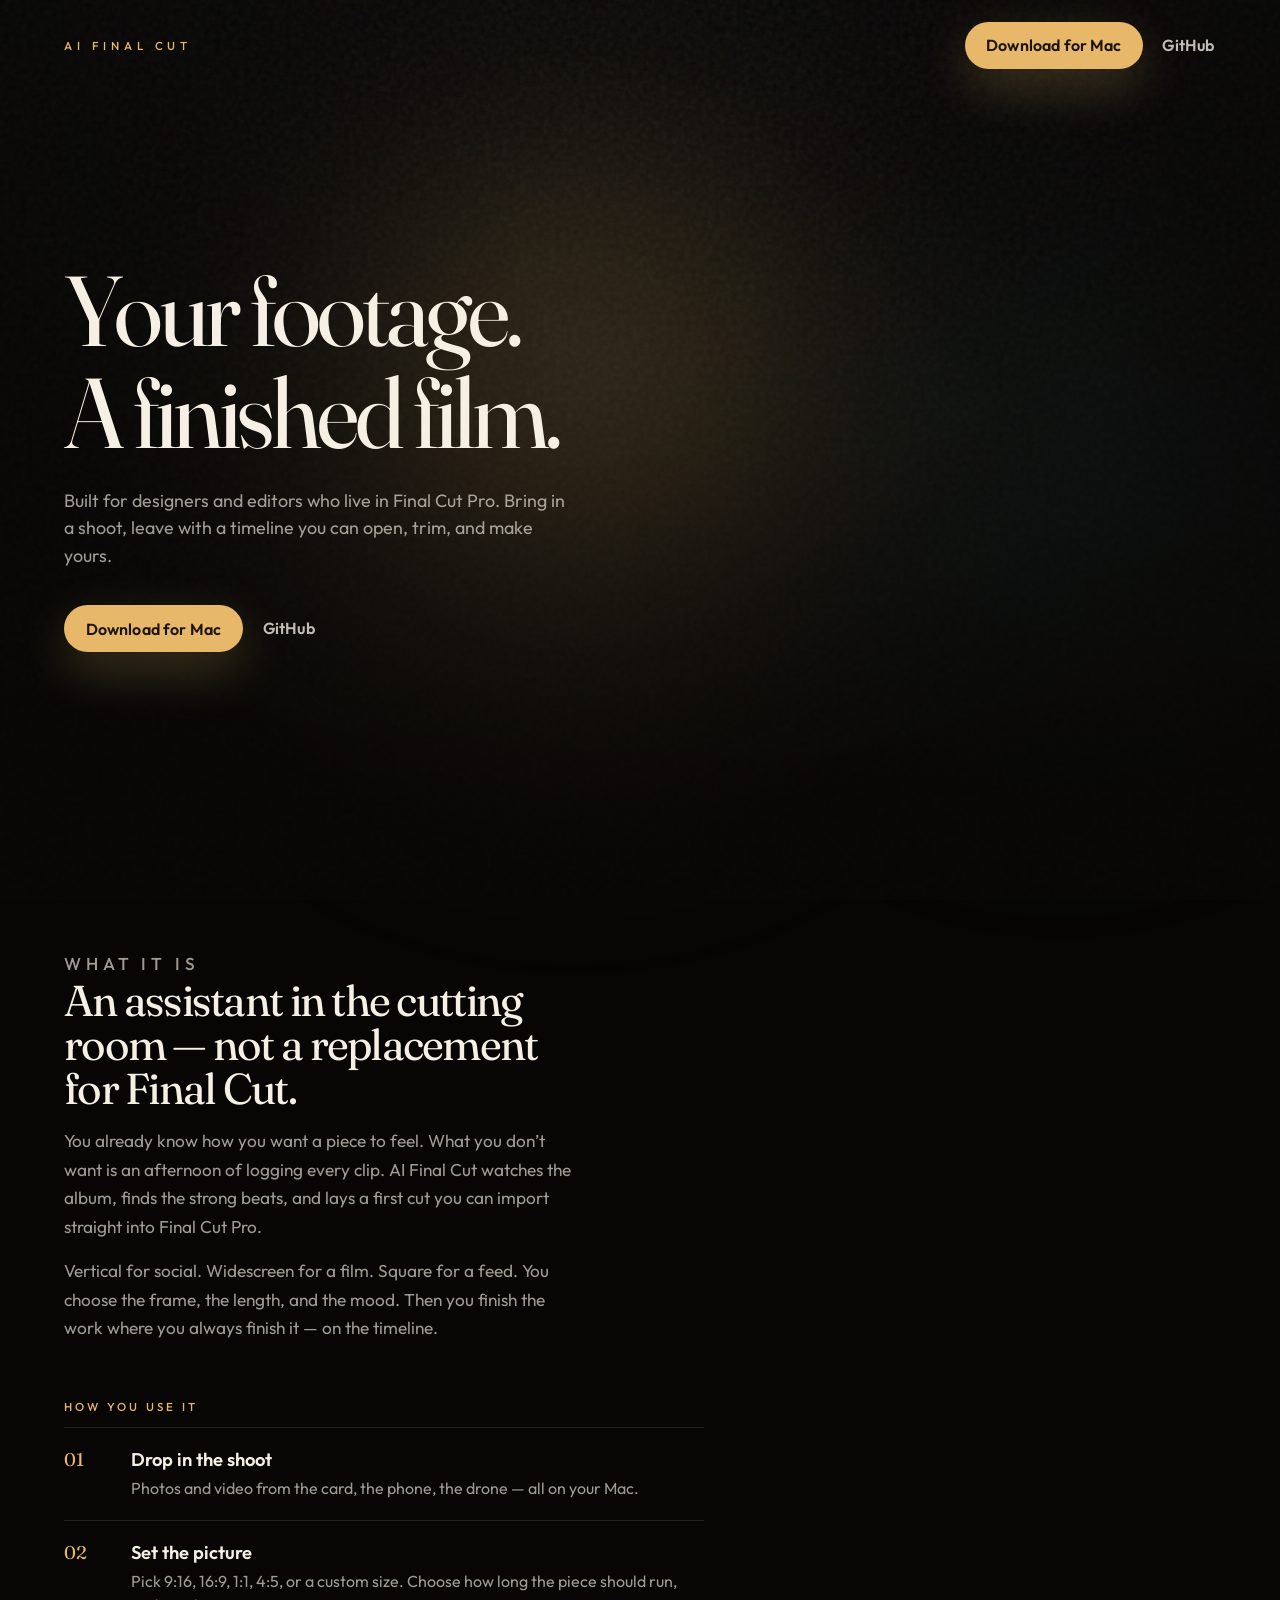
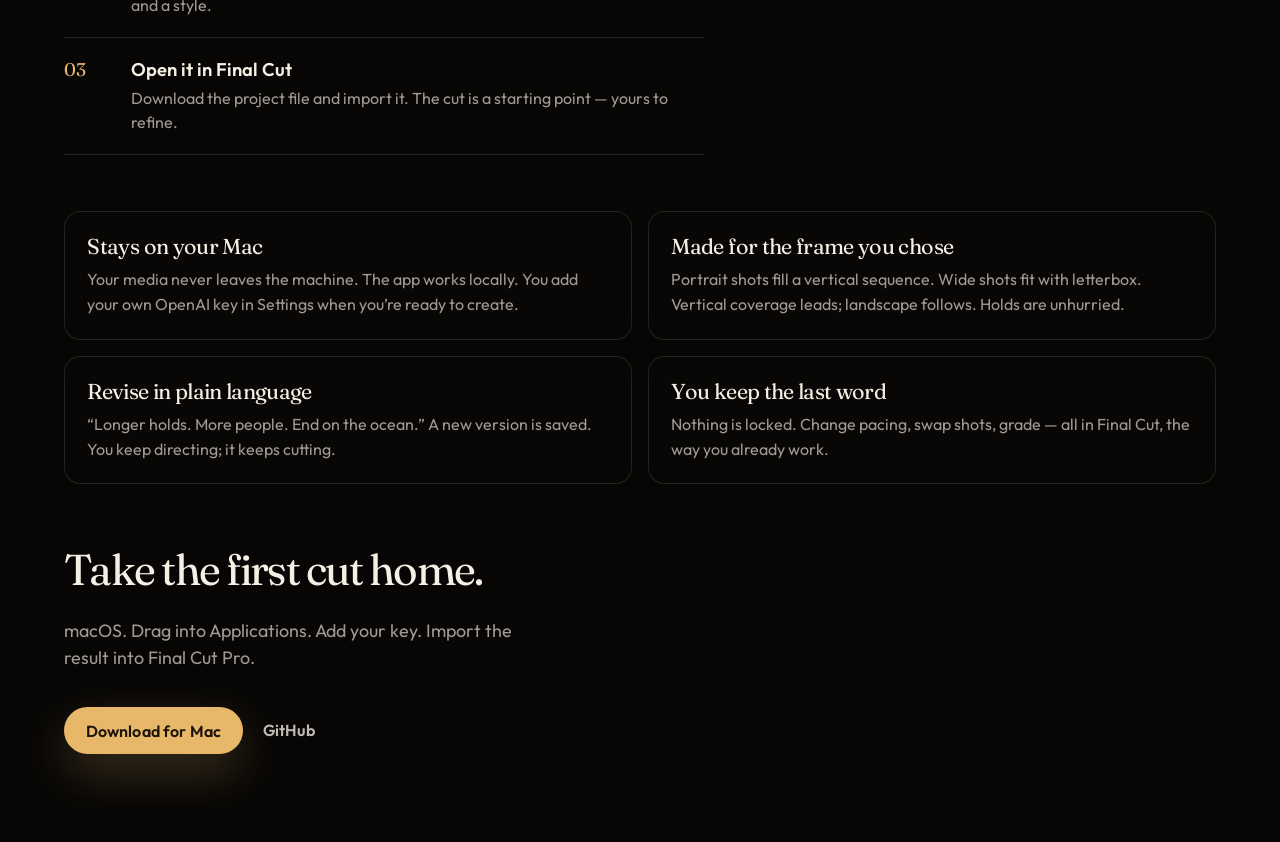
==== commit 56ba2d9e: "Fix: updated design" ====
--- a/docs/index.html
+++ b/docs/index.html
@@ -4,7 +4,7 @@
   <meta charset="utf-8" />
   <meta name="viewport" content="width=device-width, initial-scale=1" />
   <title>AI Final Cut</title>
-  <meta name="description" content="A private cutting room on your Mac. Turn an album into a film for Final Cut Pro." />
+  <meta name="description" content="An assistant editor for Final Cut Pro. Drop in an album, take home a timeline." />
   <link rel="preconnect" href="https://fonts.googleapis.com" />
   <link rel="preconnect" href="https://fonts.gstatic.com" crossorigin />
   <link href="https://fonts.googleapis.com/css2?family=Fraunces:ital,opsz,wght@0,9..144,400;0,9..144,560;1,9..144,400&family=Outfit:wght@400;500;600&display=swap" rel="stylesheet" />
@@ -18,24 +18,103 @@
     <div class="grain"></div>
   </div>
 
-  <main class="frame">
+  <header class="bar">
     <p class="mark">AI Final Cut</p>
-    <h1>
-      Your footage.<br />
-      A finished film.
-    </h1>
-    <p class="line">
-      A quiet editor on your Mac. Drop in photos and video,
-      and take a Final Cut project home.
-    </p>
-    <div class="actions">
-      <a class="download" href="https://github.com/kantologist/ai-finalcut-editor/releases/latest/download/AI-Final-Cut-Editor.dmg">
-        Download for Mac
-      </a>
-      <a class="github" href="https://github.com/kantologist/ai-finalcut-editor">
-        GitHub
-      </a>
-    </div>
+    <nav>
+      <a class="download" href="https://github.com/kantologist/ai-finalcut-editor/releases/latest/download/AI-Final-Cut-Editor.dmg">Download for Mac</a>
+      <a class="github" href="https://github.com/kantologist/ai-finalcut-editor">GitHub</a>
+    </nav>
+  </header>
+
+  <main>
+    <section class="hero">
+      <h1>
+        Your footage.<br />
+        A finished film.
+      </h1>
+      <p class="line">
+        Built for designers and editors who live in Final Cut Pro.
+        Bring in a shoot, leave with a timeline you can open, trim, and make yours.
+      </p>
+      <div class="actions">
+        <a class="download" href="https://github.com/kantologist/ai-finalcut-editor/releases/latest/download/AI-Final-Cut-Editor.dmg">
+          Download for Mac
+        </a>
+        <a class="github" href="https://github.com/kantologist/ai-finalcut-editor">GitHub</a>
+      </div>
+    </section>
+
+    <section class="story">
+      <p class="kicker">What it is</p>
+      <h2>An assistant in the cutting room — not a replacement for Final Cut.</h2>
+      <p>
+        You already know how you want a piece to feel. What you don’t want is an afternoon
+        of logging every clip. AI Final Cut watches the album, finds the strong beats,
+        and lays a first cut you can import straight into Final Cut Pro.
+      </p>
+      <p>
+        Vertical for social. Widescreen for a film. Square for a feed.
+        You choose the frame, the length, and the mood. Then you finish the work
+        where you always finish it — on the timeline.
+      </p>
+    </section>
+
+    <section class="steps-wrap">
+      <p class="kicker">How you use it</p>
+      <ol class="steps">
+        <li>
+          <span>01</span>
+          <div>
+            <strong>Drop in the shoot</strong>
+            <p>Photos and video from the card, the phone, the drone — all on your Mac.</p>
+          </div>
+        </li>
+        <li>
+          <span>02</span>
+          <div>
+            <strong>Set the picture</strong>
+            <p>Pick 9:16, 16:9, 1:1, 4:5, or a custom size. Choose how long the piece should run, and a style.</p>
+          </div>
+        </li>
+        <li>
+          <span>03</span>
+          <div>
+            <strong>Open it in Final Cut</strong>
+            <p>Download the project file and import it. The cut is a starting point — yours to refine.</p>
+          </div>
+        </li>
+      </ol>
+    </section>
+
+    <section class="grid-notes">
+      <article>
+        <h3>Stays on your Mac</h3>
+        <p>Your media never leaves the machine. The app works locally. You add your own OpenAI key in Settings when you’re ready to create.</p>
+      </article>
+      <article>
+        <h3>Made for the frame you chose</h3>
+        <p>Portrait shots fill a vertical sequence. Wide shots fit with letterbox. Vertical coverage leads; landscape follows. Holds are unhurried.</p>
+      </article>
+      <article>
+        <h3>Revise in plain language</h3>
+        <p>“Longer holds. More people. End on the ocean.” A new version is saved. You keep directing; it keeps cutting.</p>
+      </article>
+      <article>
+        <h3>You keep the last word</h3>
+        <p>Nothing is locked. Change pacing, swap shots, grade — all in Final Cut, the way you already work.</p>
+      </article>
+    </section>
+
+    <section class="close">
+      <h2>Take the first cut home.</h2>
+      <p class="line">macOS. Drag into Applications. Add your key. Import the result into Final Cut Pro.</p>
+      <div class="actions">
+        <a class="download" href="https://github.com/kantologist/ai-finalcut-editor/releases/latest/download/AI-Final-Cut-Editor.dmg">
+          Download for Mac
+        </a>
+        <a class="github" href="https://github.com/kantologist/ai-finalcut-editor">GitHub</a>
+      </div>
+    </section>
   </main>
 </body>
 </html>
--- a/docs/styles.css
+++ b/docs/styles.css
@@ -2,14 +2,14 @@
   --gold: #e8b86a;
   --gold-ink: #1c140a;
   --cream: #f6efe4;
-  --mute: rgba(246, 239, 228, 0.62);
+  --mute: rgba(246, 239, 228, 0.64);
+  --line: rgba(246, 239, 228, 0.12);
 }
 
 * { box-sizing: border-box; }
 
 html, body {
   margin: 0;
-  height: 100%;
 }
 
 body {
@@ -17,13 +17,13 @@
   color: var(--cream);
   font-family: "Outfit", system-ui, sans-serif;
   background: #070605;
-  overflow: hidden;
 }
 
 .stage {
   position: fixed;
   inset: 0;
   pointer-events: none;
+  z-index: 0;
 }
 
 .wash {
@@ -36,9 +36,9 @@
   width: min(70vw, 52rem);
   height: min(70vw, 52rem);
   left: 50%;
-  top: 8%;
+  top: 4%;
   transform: translateX(-58%);
-  background: radial-gradient(circle, rgba(232, 184, 106, 0.42), transparent 68%);
+  background: radial-gradient(circle, rgba(232, 184, 106, 0.4), transparent 68%);
   animation: float 16s ease-in-out infinite alternate;
 }
 
@@ -46,8 +46,8 @@
   width: min(55vw, 40rem);
   height: min(55vw, 40rem);
   right: -8%;
-  bottom: -12%;
-  background: radial-gradient(circle, rgba(78, 140, 132, 0.28), transparent 70%);
+  bottom: 8%;
+  background: radial-gradient(circle, rgba(78, 140, 132, 0.26), transparent 70%);
   animation: float 20s ease-in-out infinite alternate-reverse;
 }
 
@@ -55,8 +55,8 @@
   position: absolute;
   inset: 0;
   background:
-    radial-gradient(ellipse at 50% 42%, transparent 18%, rgba(7, 6, 5, 0.55) 72%),
-    linear-gradient(180deg, rgba(7, 6, 5, 0.15), rgba(7, 6, 5, 0.72));
+    radial-gradient(ellipse at 50% 28%, transparent 12%, rgba(7, 6, 5, 0.5) 70%),
+    linear-gradient(180deg, rgba(7, 6, 5, 0.12), rgba(7, 6, 5, 0.82));
 }
 
 .grain {
@@ -67,20 +67,29 @@
   background-image: url("data:image/svg+xml,%3Csvg viewBox='0 0 180 180' xmlns='http://www.w3.org/2000/svg'%3E%3Cfilter id='n'%3E%3CfeTurbulence type='fractalNoise' baseFrequency='0.85' numOctaves='3' stitchTiles='stitch'/%3E%3C/filter%3E%3Crect width='100%25' height='100%25' filter='url(%23n)'/%3E%3C/svg%3E");
 }
 
-.frame {
+.bar,
+main {
   position: relative;
   z-index: 1;
-  min-height: 100dvh;
-  display: flex;
-  flex-direction: column;
+}
+
+.bar {
+  display: flex;
+  flex-wrap: wrap;
   align-items: center;
-  justify-content: center;
-  text-align: center;
-  padding: 6rem 1.5rem 5rem;
+  justify-content: space-between;
+  gap: 1rem;
+  padding: 1.35rem clamp(1.25rem, 5vw, 4.5rem);
+}
+
+.bar nav {
+  display: flex;
+  align-items: center;
+  gap: 1.1rem;
 }
 
 .mark {
-  margin: 0 0 1.6rem;
+  margin: 0;
   font-size: 0.72rem;
   letter-spacing: 0.42em;
   text-transform: uppercase;
@@ -88,32 +97,54 @@
   color: var(--gold);
 }
 
-h1 {
+.hero,
+.story,
+.steps-wrap,
+.grid-notes,
+.close {
+  padding: 0 clamp(1.25rem, 5vw, 4.5rem);
+}
+
+.hero {
+  min-height: calc(100dvh - 5.5rem);
+  display: flex;
+  flex-direction: column;
+  justify-content: center;
+  max-width: 46rem;
+  padding-bottom: 5rem;
+}
+
+h1, h2 {
   margin: 0;
   font-family: "Fraunces", Georgia, serif;
   font-weight: 400;
-  font-size: clamp(3rem, 8.4vw, 6.4rem);
-  line-height: 0.96;
-  letter-spacing: -0.045em;
-  text-wrap: balance;
+  letter-spacing: -0.04em;
+  line-height: 1.02;
+}
+
+h1 {
+  font-size: clamp(3rem, 8vw, 6.2rem);
+}
+
+h2 {
+  font-size: clamp(1.85rem, 3.6vw, 2.7rem);
+  max-width: 22ch;
 }
 
 .line {
-  margin: 1.6rem 0 0;
-  max-width: 28rem;
-  font-size: 1.08rem;
+  margin: 1.5rem 0 0;
+  max-width: 32rem;
+  font-size: 1.12rem;
   line-height: 1.55;
   color: var(--mute);
-  font-weight: 400;
 }
 
 .actions {
   display: flex;
   flex-wrap: wrap;
-  gap: 0.85rem 1.1rem;
-  justify-content: center;
+  gap: 0.85rem 1.15rem;
   align-items: center;
-  margin-top: 2.4rem;
+  margin-top: 2.2rem;
 }
 
 .download,
@@ -127,9 +158,9 @@
 .download {
   color: var(--gold-ink);
   background: var(--gold);
-  padding: 0.95rem 1.55rem;
+  padding: 0.85rem 1.35rem;
   border-radius: 999px;
-  box-shadow: 0 18px 50px rgba(232, 184, 106, 0.28);
+  box-shadow: 0 18px 50px rgba(232, 184, 106, 0.24);
 }
 
 .download:hover {
@@ -139,9 +170,9 @@
 
 .github {
   color: var(--cream);
-  padding: 0.95rem 0.4rem;
   opacity: 0.78;
   border-bottom: 1px solid transparent;
+  padding: 0.4rem 0.1rem;
 }
 
 .github:hover {
@@ -149,13 +180,114 @@
   border-bottom-color: rgba(246, 239, 228, 0.35);
 }
 
+.kicker {
+  margin: 0 0 0.85rem;
+  font-size: 0.72rem;
+  letter-spacing: 0.28em;
+  text-transform: uppercase;
+  color: var(--gold);
+  font-weight: 500;
+}
+
+.story {
+  max-width: 40rem;
+  padding-top: 2rem;
+  padding-bottom: 3.5rem;
+}
+
+.story p {
+  color: var(--mute);
+  font-size: 1.08rem;
+  line-height: 1.65;
+  margin: 1rem 0 0;
+}
+
+.steps-wrap {
+  padding-bottom: 3.5rem;
+}
+
+.steps {
+  list-style: none;
+  margin: 0;
+  padding: 0;
+  max-width: 40rem;
+}
+
+.steps li {
+  display: grid;
+  grid-template-columns: 3.2rem 1fr;
+  gap: 1rem;
+  padding: 1.25rem 0;
+  border-top: 1px solid var(--line);
+}
+
+.steps li:last-child {
+  border-bottom: 1px solid var(--line);
+}
+
+.steps span {
+  font-family: "Fraunces", Georgia, serif;
+  color: var(--gold);
+  font-size: 1.15rem;
+}
+
+.steps strong {
+  display: block;
+  font-size: 1.15rem;
+  font-weight: 600;
+  margin-bottom: 0.3rem;
+}
+
+.steps p {
+  margin: 0;
+  color: var(--mute);
+  line-height: 1.5;
+}
+
+.grid-notes {
+  display: grid;
+  grid-template-columns: repeat(2, minmax(0, 1fr));
+  gap: 1rem;
+  padding-bottom: 4rem;
+}
+
+.grid-notes article {
+  padding: 1.35rem 1.4rem;
+  border: 1px solid var(--line);
+  border-radius: 16px;
+  background: rgba(12, 10, 8, 0.45);
+  backdrop-filter: blur(12px);
+}
+
+.grid-notes h3 {
+  margin: 0 0 0.45rem;
+  font-family: "Fraunces", Georgia, serif;
+  font-weight: 400;
+  font-size: 1.35rem;
+  letter-spacing: -0.03em;
+}
+
+.grid-notes p {
+  margin: 0;
+  color: var(--mute);
+  line-height: 1.55;
+}
+
+.close {
+  padding-bottom: 5.5rem;
+}
+
+.close .line {
+  max-width: 28rem;
+}
+
 @keyframes float {
   from { transform: translate(-58%, 0) scale(1); }
   to { transform: translate(-50%, 6%) scale(1.08); }
 }
 
-@media (max-width: 640px) {
-  body { overflow: auto; }
-  .frame { padding: 4.5rem 1.25rem; }
+@media (max-width: 720px) {
+  .hero { min-height: auto; padding-top: 2.5rem; padding-bottom: 3.5rem; }
   h1 { font-size: clamp(2.6rem, 14vw, 4rem); }
-}
+  .grid-notes { grid-template-columns: 1fr; }
+}
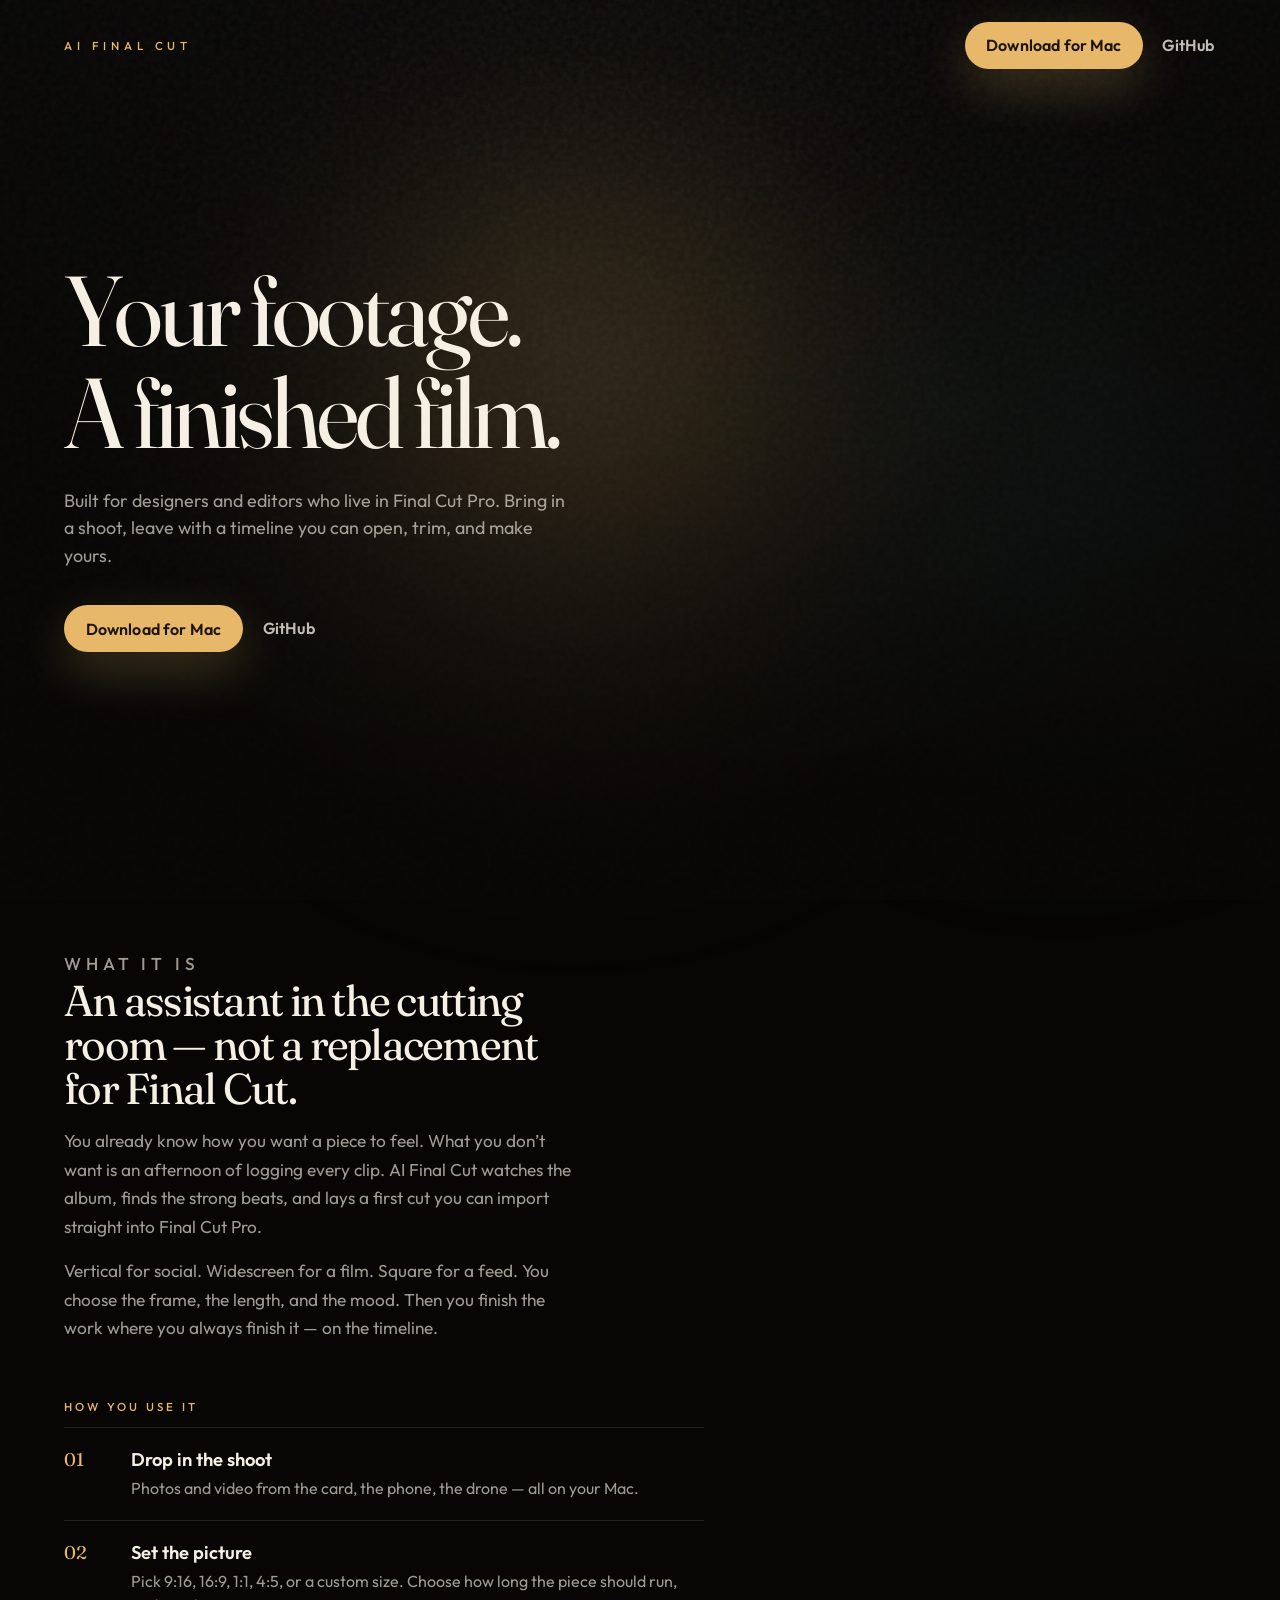
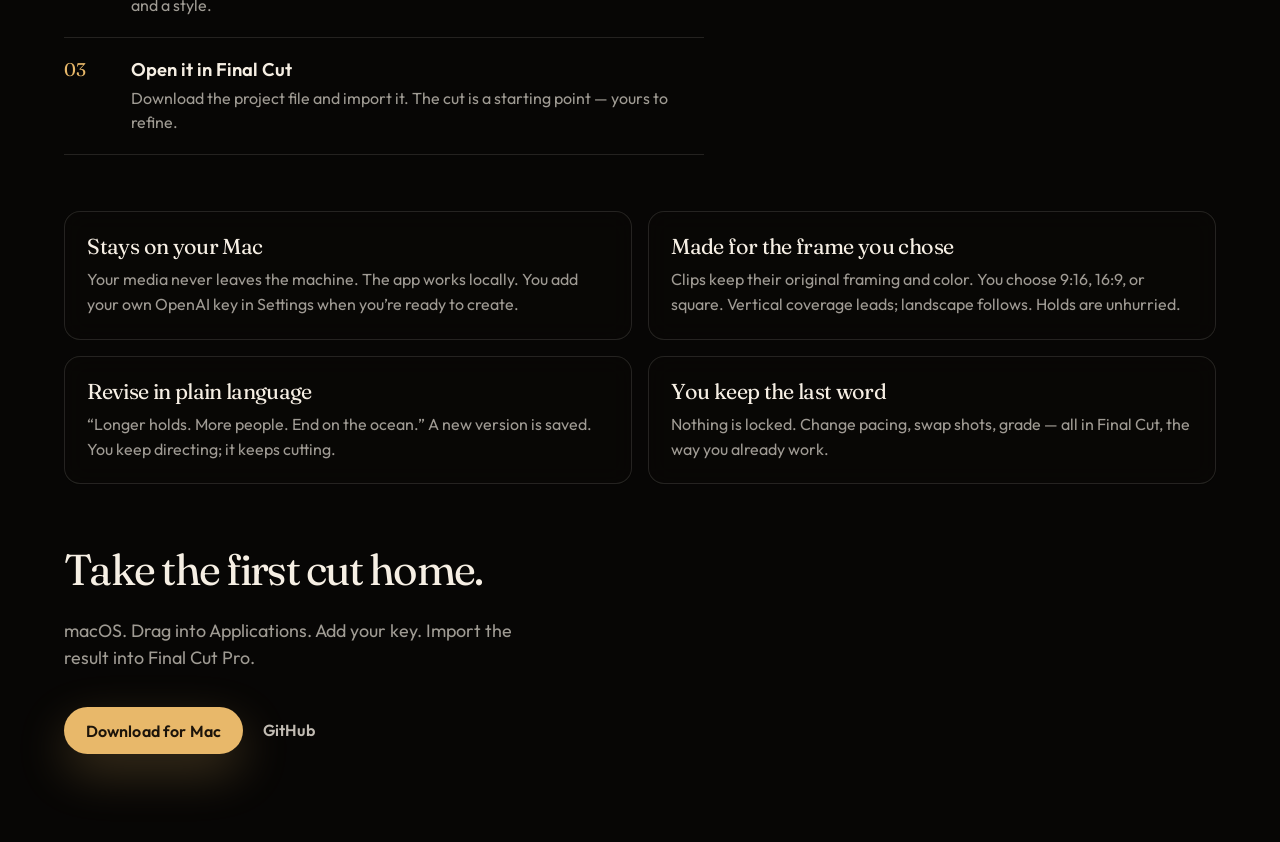
==== commit eeb8064b: "Feat: leaves size and color as original" ====
--- a/docs/index.html
+++ b/docs/index.html
@@ -93,7 +93,7 @@
       </article>
       <article>
         <h3>Made for the frame you chose</h3>
-        <p>Portrait shots fill a vertical sequence. Wide shots fit with letterbox. Vertical coverage leads; landscape follows. Holds are unhurried.</p>
+        <p>Clips keep their original framing and color. You choose 9:16, 16:9, or square. Vertical coverage leads; landscape follows. Holds are unhurried.</p>
       </article>
       <article>
         <h3>Revise in plain language</h3>
